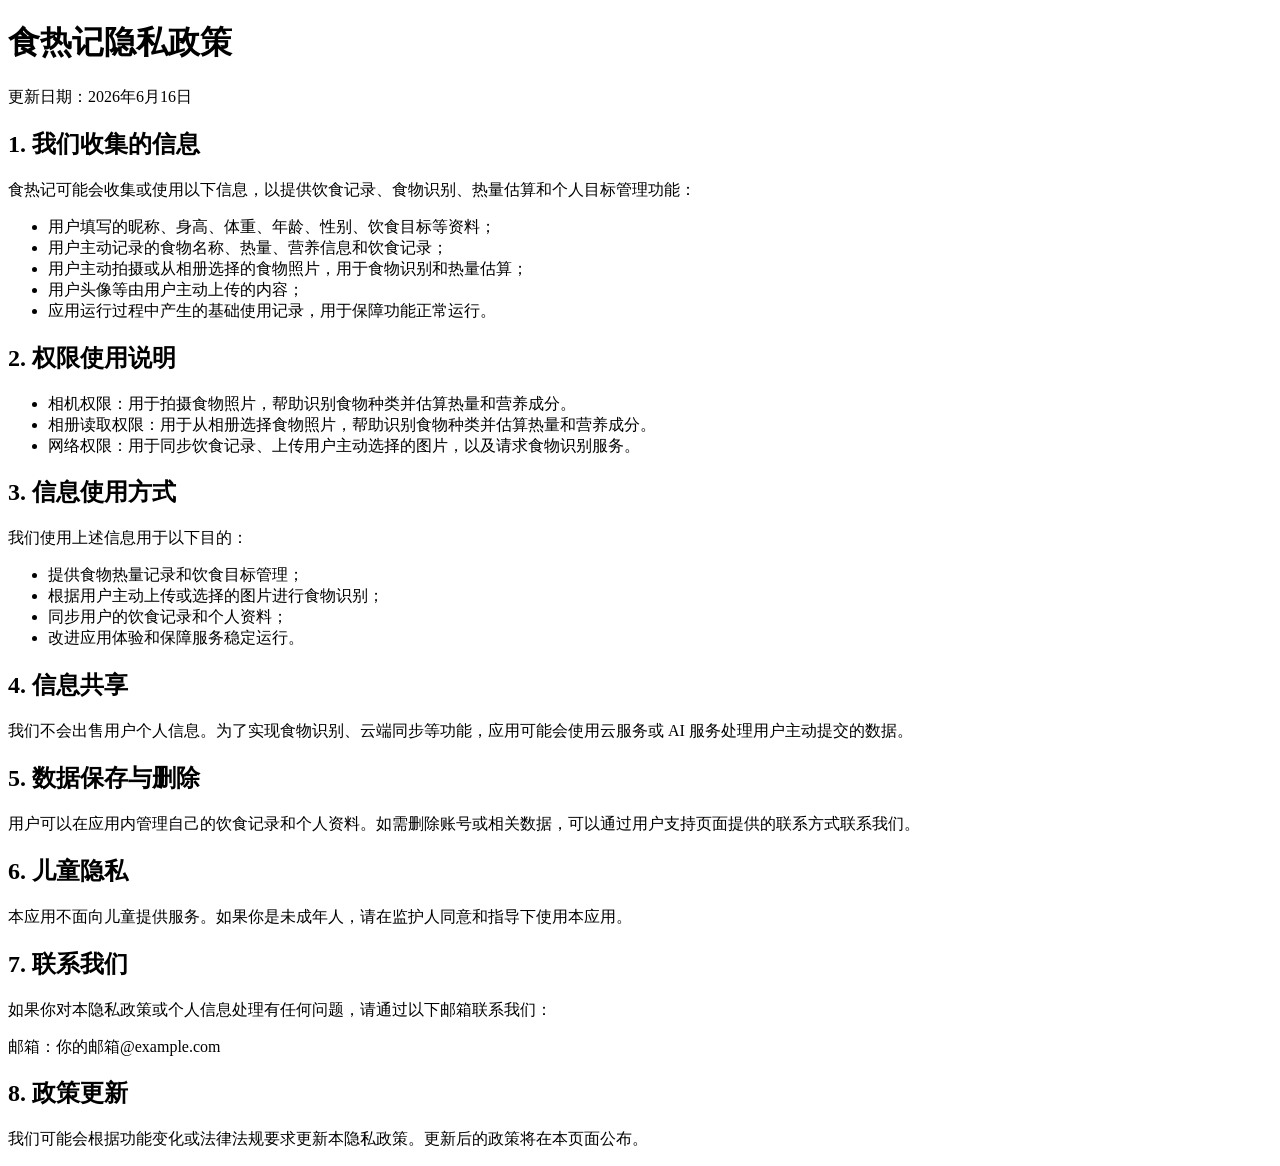
==== privacy.html @ 1a3297cd "第一次提交" ====
<!doctype html>
<html lang="zh-CN">
<head>
  <meta charset="utf-8" />
  <meta name="viewport" content="width=device-width, initial-scale=1" />
  <title>食热记隐私政策</title>
</head>
<body>
  <h1>食热记隐私政策</h1>

  <p>更新日期：2026年6月16日</p>

  <h2>1. 我们收集的信息</h2>
  <p>食热记可能会收集或使用以下信息，以提供饮食记录、食物识别、热量估算和个人目标管理功能：</p>
  <ul>
    <li>用户填写的昵称、身高、体重、年龄、性别、饮食目标等资料；</li>
    <li>用户主动记录的食物名称、热量、营养信息和饮食记录；</li>
    <li>用户主动拍摄或从相册选择的食物照片，用于食物识别和热量估算；</li>
    <li>用户头像等由用户主动上传的内容；</li>
    <li>应用运行过程中产生的基础使用记录，用于保障功能正常运行。</li>
  </ul>

  <h2>2. 权限使用说明</h2>
  <ul>
    <li>相机权限：用于拍摄食物照片，帮助识别食物种类并估算热量和营养成分。</li>
    <li>相册读取权限：用于从相册选择食物照片，帮助识别食物种类并估算热量和营养成分。</li>
    <li>网络权限：用于同步饮食记录、上传用户主动选择的图片，以及请求食物识别服务。</li>
  </ul>

  <h2>3. 信息使用方式</h2>
  <p>我们使用上述信息用于以下目的：</p>
  <ul>
    <li>提供食物热量记录和饮食目标管理；</li>
    <li>根据用户主动上传或选择的图片进行食物识别；</li>
    <li>同步用户的饮食记录和个人资料；</li>
    <li>改进应用体验和保障服务稳定运行。</li>
  </ul>

  <h2>4. 信息共享</h2>
  <p>我们不会出售用户个人信息。为了实现食物识别、云端同步等功能，应用可能会使用云服务或 AI 服务处理用户主动提交的数据。</p>

  <h2>5. 数据保存与删除</h2>
  <p>用户可以在应用内管理自己的饮食记录和个人资料。如需删除账号或相关数据，可以通过用户支持页面提供的联系方式联系我们。</p>

  <h2>6. 儿童隐私</h2>
  <p>本应用不面向儿童提供服务。如果你是未成年人，请在监护人同意和指导下使用本应用。</p>

  <h2>7. 联系我们</h2>
  <p>如果你对本隐私政策或个人信息处理有任何问题，请通过以下邮箱联系我们：</p>
  <p>邮箱：你的邮箱@example.com</p>

  <h2>8. 政策更新</h2>
  <p>我们可能会根据功能变化或法律法规要求更新本隐私政策。更新后的政策将在本页面公布。</p>
</body>
</html>
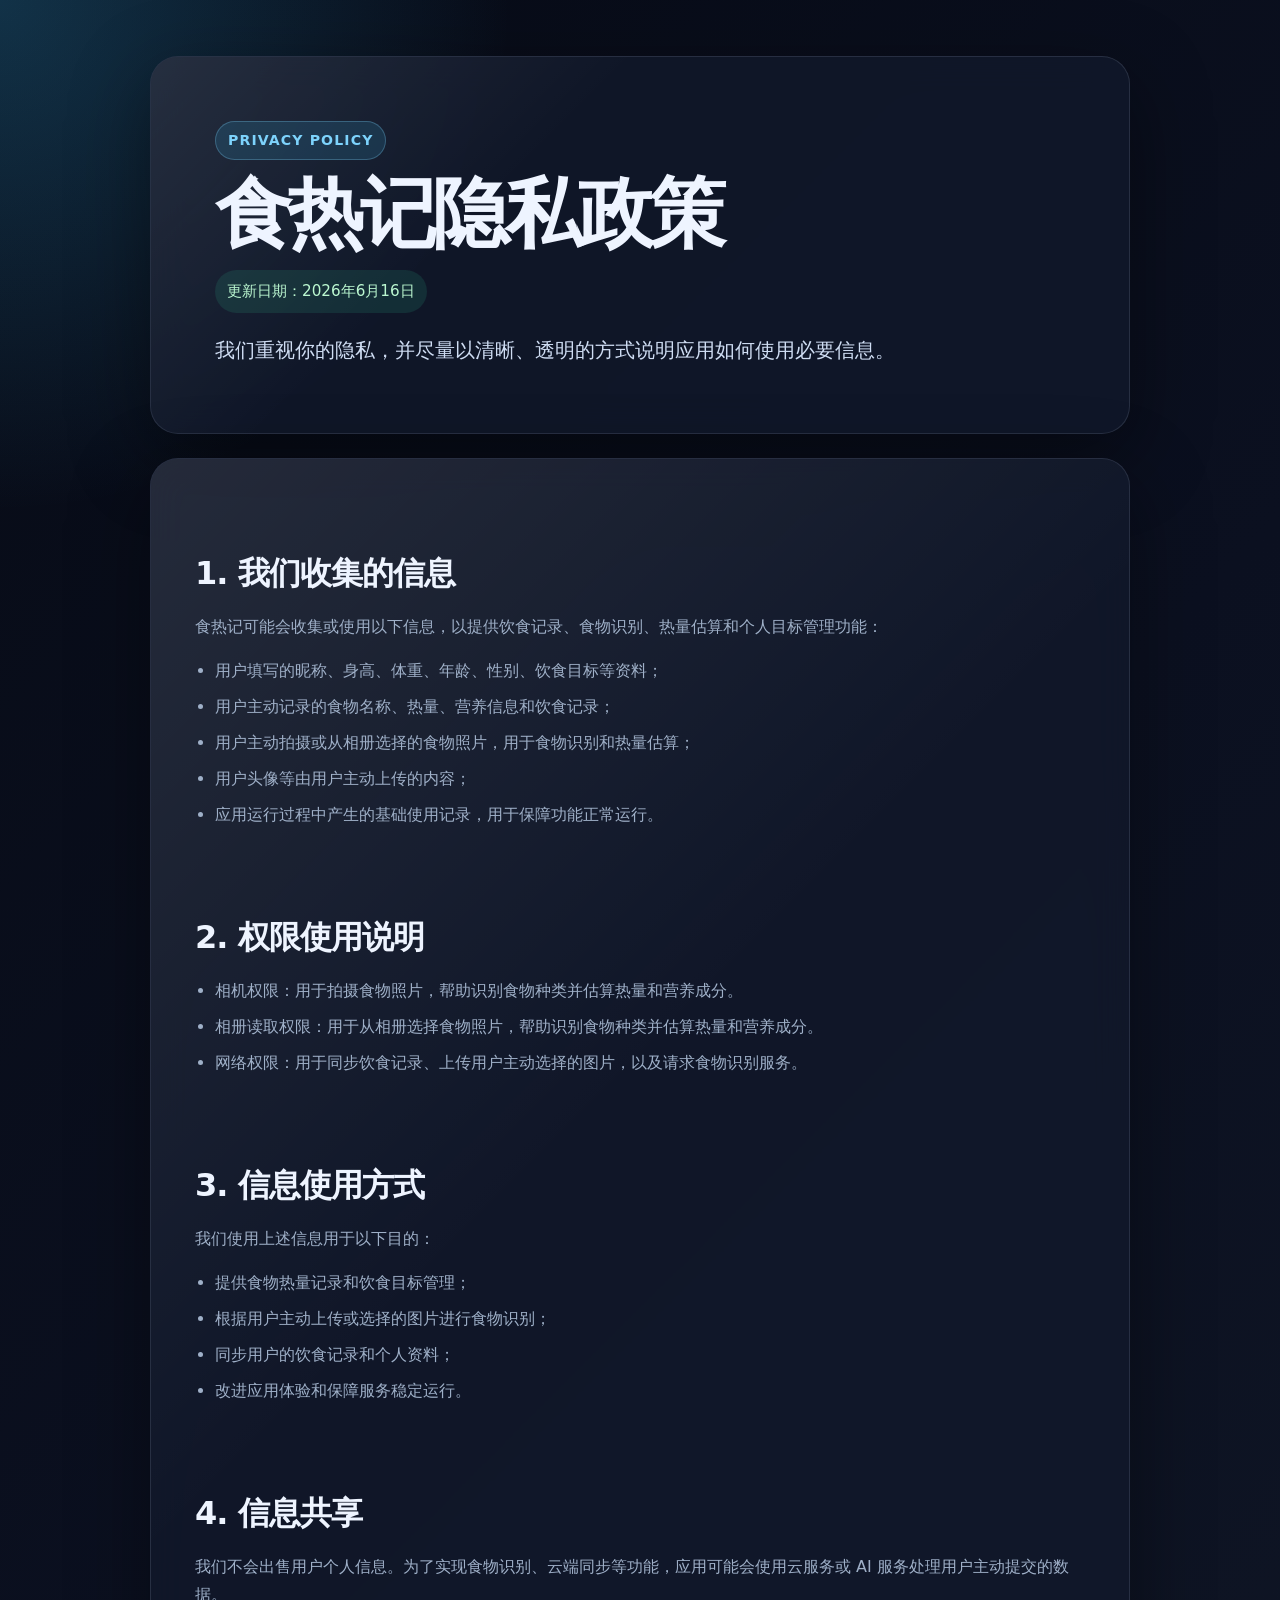
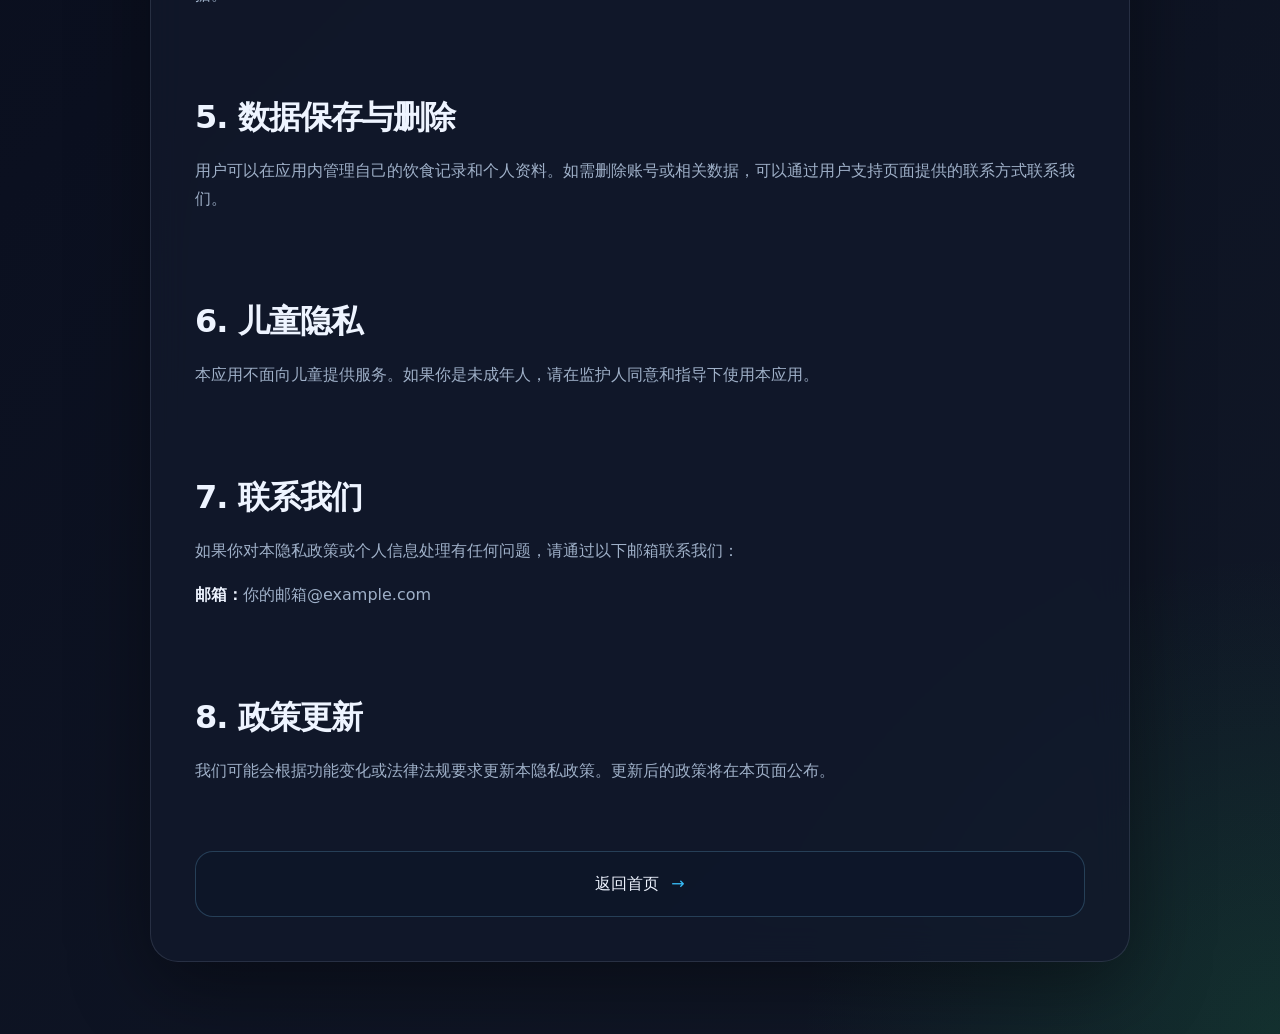
==== commit 428201b4: "Add dark theme for GitHub Pages" ====
--- a/privacy.html
+++ b/privacy.html
@@ -3,53 +3,80 @@
 <head>
   <meta charset="utf-8" />
   <meta name="viewport" content="width=device-width, initial-scale=1" />
+  <meta name="theme-color" content="#0b1020" />
   <title>食热记隐私政策</title>
+  <link rel="stylesheet" href="./styles.css" />
 </head>
 <body>
-  <h1>食热记隐私政策</h1>
+  <main class="site-shell">
+    <section class="hero">
+      <p class="eyebrow">PRIVACY POLICY</p>
+      <h1>食热记隐私政策</h1>
+      <p class="meta">更新日期：2026年6月16日</p>
+      <p class="lead">我们重视你的隐私，并尽量以清晰、透明的方式说明应用如何使用必要信息。</p>
+    </section>
 
-  <p>更新日期：2026年6月16日</p>
+    <section class="card content-grid">
+      <article>
+        <h2>1. 我们收集的信息</h2>
+        <p>食热记可能会收集或使用以下信息，以提供饮食记录、食物识别、热量估算和个人目标管理功能：</p>
+        <ul>
+          <li>用户填写的昵称、身高、体重、年龄、性别、饮食目标等资料；</li>
+          <li>用户主动记录的食物名称、热量、营养信息和饮食记录；</li>
+          <li>用户主动拍摄或从相册选择的食物照片，用于食物识别和热量估算；</li>
+          <li>用户头像等由用户主动上传的内容；</li>
+          <li>应用运行过程中产生的基础使用记录，用于保障功能正常运行。</li>
+        </ul>
+      </article>
 
-  <h2>1. 我们收集的信息</h2>
-  <p>食热记可能会收集或使用以下信息，以提供饮食记录、食物识别、热量估算和个人目标管理功能：</p>
-  <ul>
-    <li>用户填写的昵称、身高、体重、年龄、性别、饮食目标等资料；</li>
-    <li>用户主动记录的食物名称、热量、营养信息和饮食记录；</li>
-    <li>用户主动拍摄或从相册选择的食物照片，用于食物识别和热量估算；</li>
-    <li>用户头像等由用户主动上传的内容；</li>
-    <li>应用运行过程中产生的基础使用记录，用于保障功能正常运行。</li>
-  </ul>
+      <article>
+        <h2>2. 权限使用说明</h2>
+        <ul>
+          <li>相机权限：用于拍摄食物照片，帮助识别食物种类并估算热量和营养成分。</li>
+          <li>相册读取权限：用于从相册选择食物照片，帮助识别食物种类并估算热量和营养成分。</li>
+          <li>网络权限：用于同步饮食记录、上传用户主动选择的图片，以及请求食物识别服务。</li>
+        </ul>
+      </article>
 
-  <h2>2. 权限使用说明</h2>
-  <ul>
-    <li>相机权限：用于拍摄食物照片，帮助识别食物种类并估算热量和营养成分。</li>
-    <li>相册读取权限：用于从相册选择食物照片，帮助识别食物种类并估算热量和营养成分。</li>
-    <li>网络权限：用于同步饮食记录、上传用户主动选择的图片，以及请求食物识别服务。</li>
-  </ul>
+      <article>
+        <h2>3. 信息使用方式</h2>
+        <p>我们使用上述信息用于以下目的：</p>
+        <ul>
+          <li>提供食物热量记录和饮食目标管理；</li>
+          <li>根据用户主动上传或选择的图片进行食物识别；</li>
+          <li>同步用户的饮食记录和个人资料；</li>
+          <li>改进应用体验和保障服务稳定运行。</li>
+        </ul>
+      </article>
 
-  <h2>3. 信息使用方式</h2>
-  <p>我们使用上述信息用于以下目的：</p>
-  <ul>
-    <li>提供食物热量记录和饮食目标管理；</li>
-    <li>根据用户主动上传或选择的图片进行食物识别；</li>
-    <li>同步用户的饮食记录和个人资料；</li>
-    <li>改进应用体验和保障服务稳定运行。</li>
-  </ul>
+      <article>
+        <h2>4. 信息共享</h2>
+        <p>我们不会出售用户个人信息。为了实现食物识别、云端同步等功能，应用可能会使用云服务或 AI 服务处理用户主动提交的数据。</p>
+      </article>
 
-  <h2>4. 信息共享</h2>
-  <p>我们不会出售用户个人信息。为了实现食物识别、云端同步等功能，应用可能会使用云服务或 AI 服务处理用户主动提交的数据。</p>
+      <article>
+        <h2>5. 数据保存与删除</h2>
+        <p>用户可以在应用内管理自己的饮食记录和个人资料。如需删除账号或相关数据，可以通过用户支持页面提供的联系方式联系我们。</p>
+      </article>
 
-  <h2>5. 数据保存与删除</h2>
-  <p>用户可以在应用内管理自己的饮食记录和个人资料。如需删除账号或相关数据，可以通过用户支持页面提供的联系方式联系我们。</p>
+      <article>
+        <h2>6. 儿童隐私</h2>
+        <p>本应用不面向儿童提供服务。如果你是未成年人，请在监护人同意和指导下使用本应用。</p>
+      </article>
 
-  <h2>6. 儿童隐私</h2>
-  <p>本应用不面向儿童提供服务。如果你是未成年人，请在监护人同意和指导下使用本应用。</p>
+      <article>
+        <h2>7. 联系我们</h2>
+        <p>如果你对本隐私政策或个人信息处理有任何问题，请通过以下邮箱联系我们：</p>
+        <p><strong>邮箱：</strong>你的邮箱@example.com</p>
+      </article>
 
-  <h2>7. 联系我们</h2>
-  <p>如果你对本隐私政策或个人信息处理有任何问题，请通过以下邮箱联系我们：</p>
-  <p>邮箱：你的邮箱@example.com</p>
+      <article>
+        <h2>8. 政策更新</h2>
+        <p>我们可能会根据功能变化或法律法规要求更新本隐私政策。更新后的政策将在本页面公布。</p>
+      </article>
 
-  <h2>8. 政策更新</h2>
-  <p>我们可能会根据功能变化或法律法规要求更新本隐私政策。更新后的政策将在本页面公布。</p>
+      <a class="back-link" href="./index.html">返回首页</a>
+    </section>
+  </main>
 </body>
 </html>
--- a/styles.css
+++ b/styles.css
@@ -0,0 +1,235 @@
+/* 全站暗色主题变量，方便后续统一调整品牌色和层级。 */
+:root {
+  color-scheme: dark;
+  --bg: #0b1020;
+  --bg-soft: #11182c;
+  --card: rgba(18, 25, 43, 0.82);
+  --card-border: rgba(148, 163, 184, 0.18);
+  --text: #eef4ff;
+  --muted: #9fb0c8;
+  --accent: #7dd3fc;
+  --accent-strong: #38bdf8;
+  --accent-soft: rgba(56, 189, 248, 0.14);
+  --success-soft: rgba(52, 211, 153, 0.12);
+  --shadow: 0 24px 80px rgba(0, 0, 0, 0.4);
+}
+
+* {
+  box-sizing: border-box;
+}
+
+html {
+  min-height: 100%;
+  background: var(--bg);
+}
+
+body {
+  min-height: 100%;
+  margin: 0;
+  font-family: Inter, "PingFang SC", "Microsoft YaHei", system-ui, -apple-system, BlinkMacSystemFont, "Segoe UI", sans-serif;
+  line-height: 1.75;
+  color: var(--text);
+  background:
+    radial-gradient(circle at top left, rgba(56, 189, 248, 0.22), transparent 32rem),
+    radial-gradient(circle at bottom right, rgba(34, 197, 94, 0.14), transparent 30rem),
+    linear-gradient(135deg, #070b16 0%, #0b1020 46%, #111827 100%);
+}
+
+/* 页面容器控制阅读宽度，避免长文本在大屏上横向拉得过宽。 */
+.site-shell {
+  width: min(100% - 32px, 980px);
+  margin: 0 auto;
+  padding: 56px 0 72px;
+}
+
+.hero,
+.card {
+  position: relative;
+  overflow: hidden;
+  border: 1px solid var(--card-border);
+  border-radius: 28px;
+  background: var(--card);
+  box-shadow: var(--shadow);
+  backdrop-filter: blur(18px);
+}
+
+.hero {
+  padding: clamp(32px, 6vw, 64px);
+}
+
+.hero::before,
+.card::before {
+  content: "";
+  position: absolute;
+  inset: 0;
+  pointer-events: none;
+  background: linear-gradient(135deg, rgba(255, 255, 255, 0.09), transparent 36%);
+}
+
+.card {
+  margin-top: 24px;
+  padding: clamp(26px, 4vw, 44px);
+}
+
+.content-grid {
+  display: grid;
+  gap: 22px;
+}
+
+.eyebrow {
+  display: inline-flex;
+  align-items: center;
+  gap: 8px;
+  margin: 0 0 14px;
+  padding: 6px 12px;
+  border: 1px solid rgba(125, 211, 252, 0.28);
+  border-radius: 999px;
+  color: var(--accent);
+  background: var(--accent-soft);
+  font-size: 0.88rem;
+  font-weight: 700;
+  letter-spacing: 0.08em;
+}
+
+h1,
+h2,
+h3,
+p,
+ul {
+  position: relative;
+  margin-top: 0;
+}
+
+h1 {
+  margin-bottom: 16px;
+  font-size: clamp(2.3rem, 7vw, 4.8rem);
+  line-height: 1.05;
+  letter-spacing: -0.06em;
+}
+
+h2 {
+  margin: 34px 0 12px;
+  padding-top: 8px;
+  font-size: clamp(1.35rem, 3vw, 2rem);
+  letter-spacing: -0.03em;
+}
+
+h3 {
+  margin: 24px 0 8px;
+  color: #dbeafe;
+  font-size: 1.08rem;
+}
+
+p {
+  color: var(--muted);
+}
+
+.lead {
+  max-width: 720px;
+  margin-bottom: 0;
+  color: #cfddf3;
+  font-size: clamp(1.05rem, 2vw, 1.28rem);
+}
+
+.meta {
+  display: inline-flex;
+  margin-bottom: 20px;
+  padding: 8px 12px;
+  border-radius: 999px;
+  color: #bbf7d0;
+  background: var(--success-soft);
+  font-size: 0.95rem;
+}
+
+ul {
+  padding-left: 1.25rem;
+  color: var(--muted);
+}
+
+li {
+  margin: 8px 0;
+}
+
+strong {
+  color: var(--text);
+}
+
+/* 链接样式兼顾正文链接和首页入口按钮。 */
+a {
+  color: var(--accent);
+  text-decoration: none;
+  transition: color 160ms ease, border-color 160ms ease, transform 160ms ease, background 160ms ease;
+}
+
+a:hover {
+  color: #bae6fd;
+}
+
+.nav-links {
+  display: grid;
+  grid-template-columns: repeat(auto-fit, minmax(220px, 1fr));
+  gap: 16px;
+  margin: 32px 0 0;
+  padding: 0;
+  list-style: none;
+}
+
+.nav-links li {
+  margin: 0;
+}
+
+.nav-links a,
+.back-link {
+  display: flex;
+  align-items: center;
+  justify-content: space-between;
+  gap: 12px;
+  min-height: 64px;
+  padding: 18px 20px;
+  border: 1px solid rgba(125, 211, 252, 0.22);
+  border-radius: 18px;
+  color: var(--text);
+  background: rgba(15, 23, 42, 0.72);
+}
+
+.nav-links a::after,
+.back-link::after {
+  content: "→";
+  color: var(--accent-strong);
+}
+
+.nav-links a:hover,
+.back-link:hover {
+  border-color: rgba(125, 211, 252, 0.58);
+  background: rgba(14, 116, 144, 0.18);
+  transform: translateY(-2px);
+}
+
+.back-link {
+  display: inline-flex;
+  justify-content: center;
+  min-height: auto;
+  margin-top: 28px;
+}
+
+.footer-note {
+  margin-top: 28px;
+  color: rgba(159, 176, 200, 0.8);
+  font-size: 0.94rem;
+}
+
+@media (max-width: 640px) {
+  .site-shell {
+    width: min(100% - 20px, 980px);
+    padding: 28px 0 44px;
+  }
+
+  .hero,
+  .card {
+    border-radius: 22px;
+  }
+
+  .nav-links {
+    grid-template-columns: 1fr;
+  }
+}
